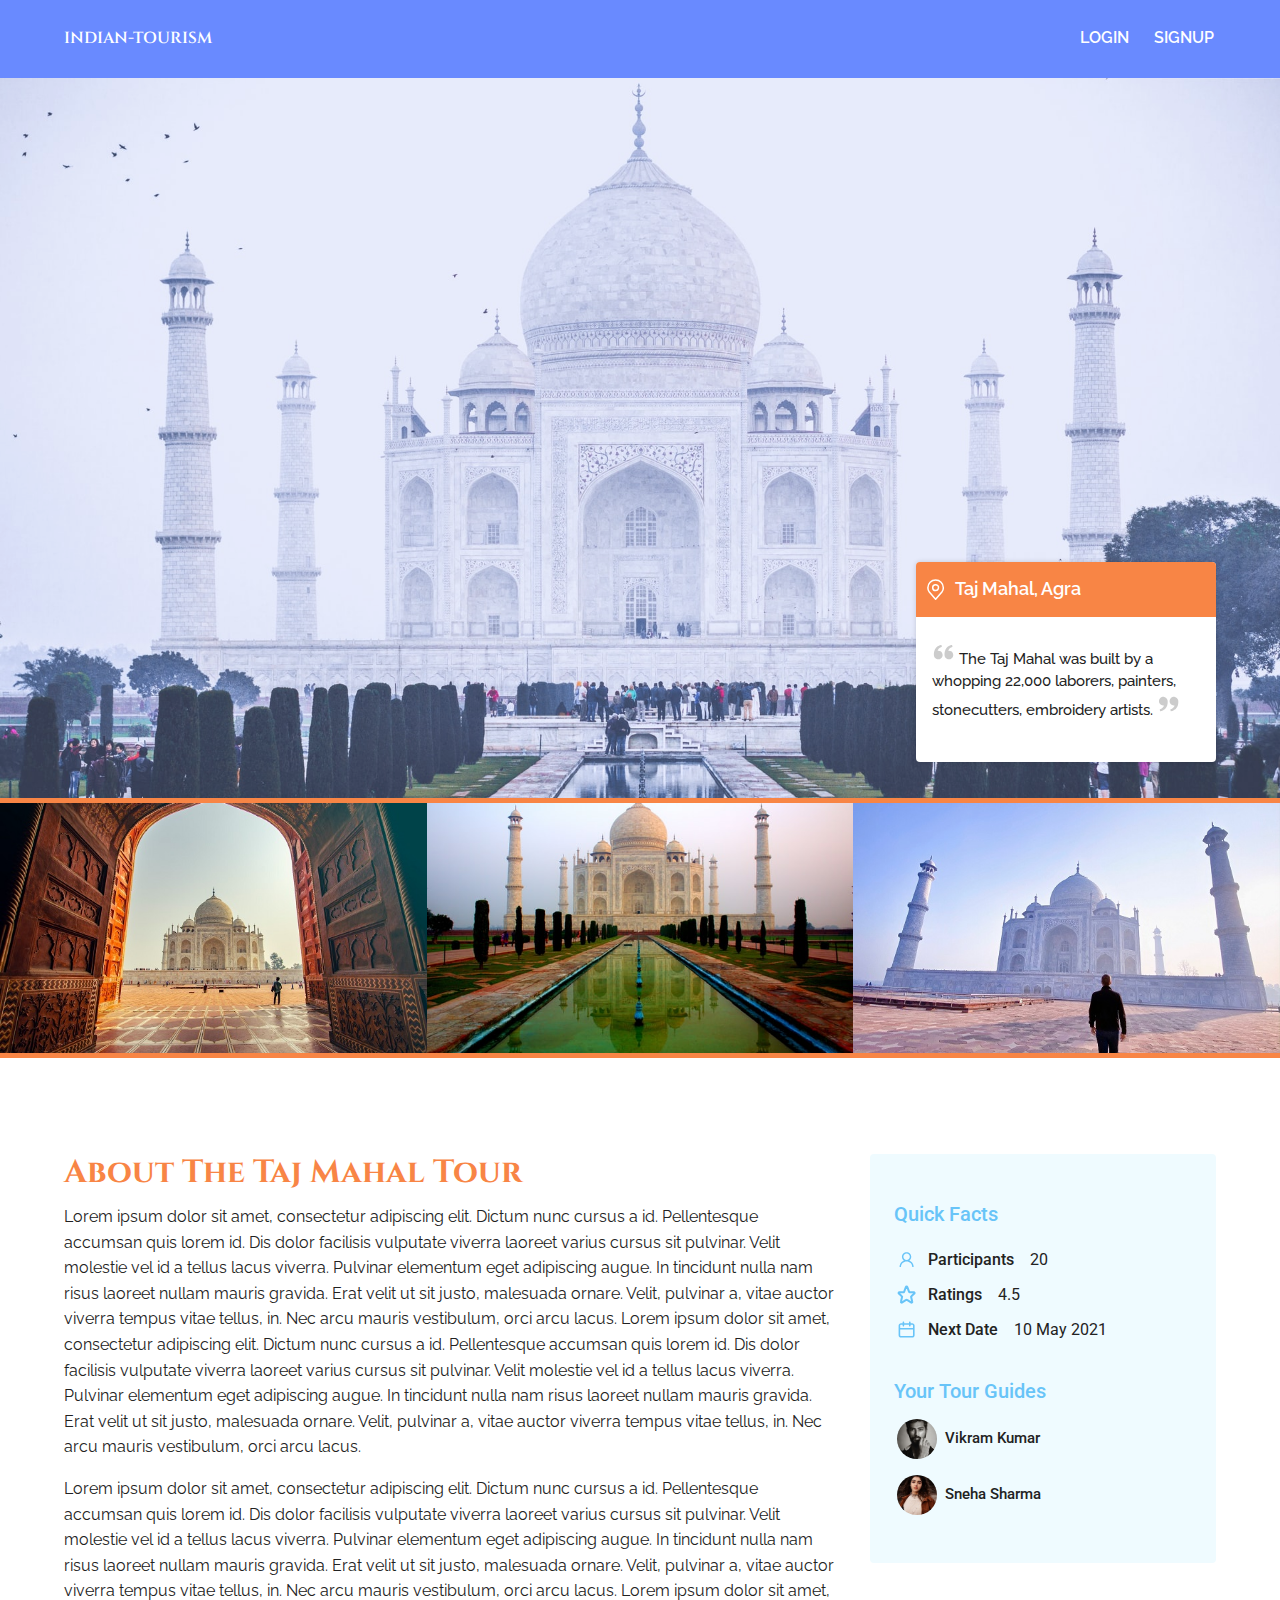
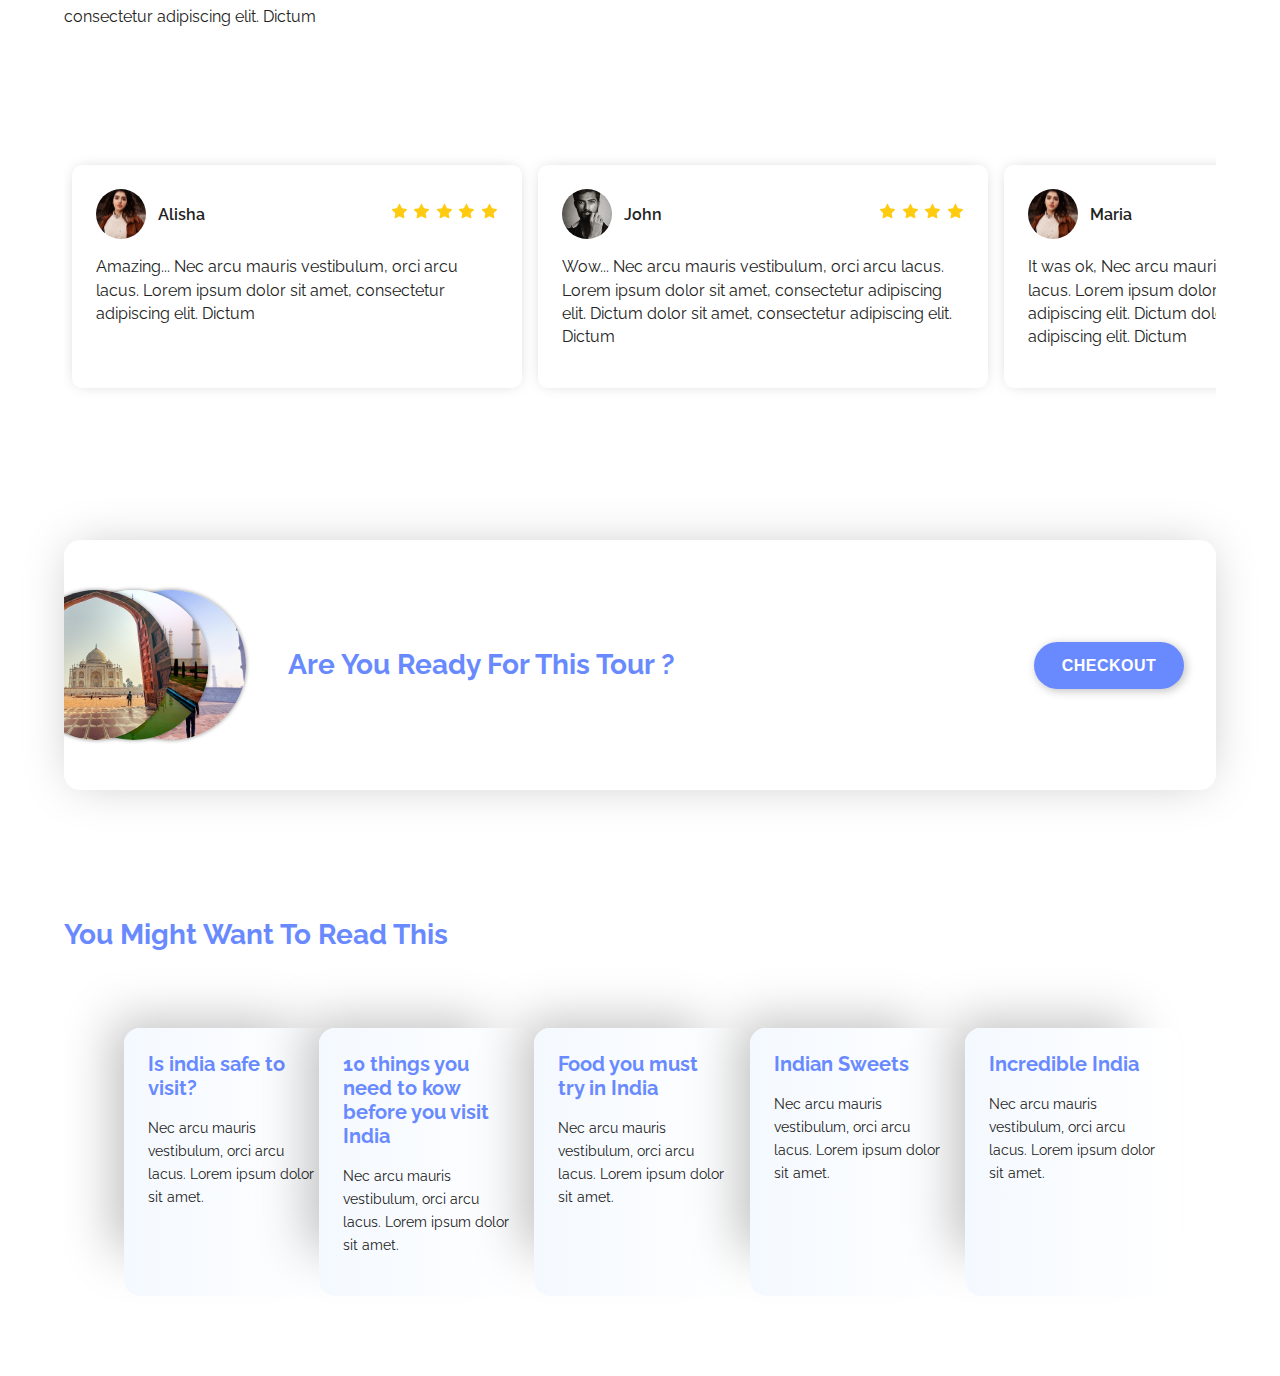
==== tour.html @ 02900dda "tour page done" ====
<!DOCTYPE html>
<html lang="en">

<head>
  <meta charset="UTF-8">
  <meta http-equiv="X-UA-Compatible" content="IE=edge">
  <meta name="viewport" content="width=device-width, initial-scale=1.0">
  <title>Tour | Indian Tourism</title>
  <link rel="preconnect" href="https://fonts.gstatic.com">
  <link href="https://fonts.googleapis.com/css2?family=Cinzel:wght@400;600;700&display=swap" rel="stylesheet">
  <link href="https://fonts.googleapis.com/css2?family=Raleway:wght@300;400;500;600;700&display=swap" rel="stylesheet">
  <link href="https://fonts.googleapis.com/css2?family=Roboto:wght@300;400;500&display=swap" rel="stylesheet">
  <link rel="stylesheet" href="/style.css">
</head>

<body>
  <!------------ HEADER ------------>
  <header class="header">
    <div class="container">
      <div class="d-flex align-items-center">
        <a href="#" class="logo">Indian-Tourism</a>

        <nav class="nav">
          <a href="#" class="nav__link">Login</a>
          <a href="#" class="nav__link">Signup</a>
        </nav>
      </div>
    </div>
  </header>

  <!---------------- Img Gallery ---------------->
  <section class="gallery">
    <div class="gallery__top">
      <div class="fact">
        <header class="fact__header d-flex align-items-center">
          <svg class="svg-icon">
            <use href="/images/sprites.svg#location"></use>
          </svg>
          <h4>Taj Mahal, Agra</h4>
        </header>

        <div class="fact__body">
          <p>
            <svg class="svg-icon">
              <use href="/images/sprites.svg#quote-left"></use>
            </svg>
            The Taj Mahal was built by a whopping 22,000 laborers, painters, stonecutters, embroidery artists.
            <svg class="svg-icon">
              <use href="/images/sprites.svg#quote-right"></use>
            </svg>
          </p>
        </div>
      </div>
    </div>


    <div class="gallery__bottom d-flex">
      <div>
        <img src=" /images/taj-mahal/gallery-img-1.jpg" alt="">
      </div>
      <div>
        <img src="/images/taj-mahal/gallery-img-2.jpg" alt="">
      </div>
      <div>
        <img src="/images/taj-mahal/gallery-img-3.jpg" alt="">
      </div>
    </div>
  </section>

  <!---------------- About ---------------->
  <section class="about">
    <div class="container">
      <div class="about__container">
        <div class="about__text">
          <header>
            <h2 class="about__title">About The Taj Mahal Tour</h2>
          </header>
          <div>
            <p>Lorem ipsum dolor sit amet, consectetur adipiscing elit. Dictum nunc cursus a id. Pellentesque accumsan
              quis lorem id. Dis dolor facilisis vulputate viverra laoreet varius cursus sit pulvinar. Velit molestie
              vel
              id a tellus lacus viverra. Pulvinar elementum eget adipiscing augue. In tincidunt nulla nam risus
              laoreet
              nullam mauris gravida. Erat velit ut sit justo, malesuada ornare. Velit, pulvinar a, vitae auctor
              viverra
              tempus vitae tellus, in. Nec arcu mauris vestibulum, orci arcu lacus. Lorem ipsum dolor sit amet,
              consectetur adipiscing elit. Dictum nunc cursus a id. Pellentesque accumsan quis lorem id. Dis dolor
              facilisis vulputate viverra laoreet varius cursus sit pulvinar. Velit molestie vel id a tellus lacus
              viverra. Pulvinar elementum eget adipiscing augue. In tincidunt nulla nam risus laoreet nullam mauris
              gravida. Erat velit ut sit justo, malesuada ornare. Velit, pulvinar a, vitae auctor viverra tempus vitae
              tellus, in. Nec arcu mauris vestibulum, orci arcu lacus.</p>
            <p>Lorem ipsum dolor sit amet, consectetur adipiscing elit. Dictum nunc cursus a id. Pellentesque accumsan
              quis lorem id. Dis dolor facilisis vulputate viverra laoreet varius cursus sit pulvinar. Velit molestie
              vel
              id a tellus lacus viverra. Pulvinar elementum eget adipiscing augue. In tincidunt nulla nam risus
              laoreet
              nullam mauris gravida. Erat velit ut sit justo, malesuada ornare. Velit, pulvinar a, vitae auctor
              viverra
              tempus vitae tellus, in. Nec arcu mauris vestibulum, orci arcu lacus. Lorem ipsum dolor sit amet,
              consectetur adipiscing elit. Dictum </p>
          </div>
        </div>

        <!-- sidebar -->
        <aside class="about-sidebar">
          <!-- Quick Facts -->
          <div>
            <h4 class="about-sidebar__heading">Quick Facts</h4>
            <ul class="about-sidebar__menu">
              <li class="d-flex align-items-center">
                <svg class="svg-icon">
                  <use href="/images/sprites.svg#user"></use>
                </svg>
                <span>Participants</span>
                <span>20</span>
              </li>
              <li class="d-flex align-items-center">
                <svg class="svg-icon">
                  <use href="/images/sprites.svg#star-outlined"></use>
                </svg>
                <span>Ratings</span>
                <span>4.5</span>
              </li>
              <li class="d-flex align-items-center">
                <svg class="svg-icon">
                  <use href="/images/sprites.svg#calender"></use>
                </svg>
                <span>Next Date</span>
                <span>10 May 2021</span>
              </li>
            </ul>
          </div>

          <!-- Tour Guides -->
          <div>
            <h4 class="about-sidebar__heading">Your Tour Guides</h4>
            <ul class="about-sidebar__menu tour-guides">
              <li class="d-flex align-items-center">
                <img src="/images/tour-guides/vikram.jpg" alt="">
                <span>Vikram Kumar</span>
              </li>
              <li class="d-flex align-items-center">
                <img src="/images/tour-guides/sneha.jpg" alt="">
                <span>Sneha Sharma</span>
              </li>
            </ul>
          </div>
        </aside>
      </div>
    </div>
  </section>

  <!---------------- Reviews ---------------->
  <section class="reviews">
    <div class="container">
      <div class="review-cards custom-v-scrollbar">
        <div class="slider d-flex">
          <!----- Review Cards ----->
          <div class="review-card">
            <header class="d-flex align-items-center">
              <img class="user-img" src="/images/tour-guides/sneha.jpg" alt="">
              <span class="user-name">Alisha</span>
              <div class="ratings">
                <svg class="svg-icon">
                  <use href="/images/sprites.svg#star-filled"></use>
                </svg>
                <svg class="svg-icon">
                  <use href="/images/sprites.svg#star-filled"></use>
                </svg>
                <svg class="svg-icon">
                  <use href="/images/sprites.svg#star-filled"></use>
                </svg>
                <svg class="svg-icon">
                  <use href="/images/sprites.svg#star-filled"></use>
                </svg>
                <svg class="svg-icon">
                  <use href="/images/sprites.svg#star-filled"></use>
                </svg>
              </div>
            </header>

            <p>Amazing... Nec arcu mauris vestibulum, orci arcu lacus. Lorem ipsum dolor sit amet, consectetur
              adipiscing elit. Dictum</p>
          </div>

          <div class="review-card">
            <header class="d-flex align-items-center">
              <img class="user-img" src="/images/tour-guides/vikram.jpg" alt="">
              <span class="user-name">John</span>
              <div class="ratings">
                <svg class="svg-icon">
                  <use href="/images/sprites.svg#star-filled"></use>
                </svg>
                <svg class="svg-icon">
                  <use href="/images/sprites.svg#star-filled"></use>
                </svg>
                <svg class="svg-icon">
                  <use href="/images/sprites.svg#star-filled"></use>
                </svg>
                <svg class="svg-icon">
                  <use href="/images/sprites.svg#star-filled"></use>
                </svg>
              </div>
            </header>

            <p>Wow... Nec arcu mauris vestibulum, orci arcu lacus. Lorem ipsum dolor sit amet, consectetur adipiscing
              elit. Dictum dolor sit amet, consectetur adipiscing elit. Dictum </p>
          </div>

          <div class="review-card">
            <header class="d-flex align-items-center">
              <img class="user-img" src="/images/tour-guides/sneha.jpg" alt="">
              <span class="user-name">Maria</span>
              <div class="ratings">
                <svg class="svg-icon">
                  <use href="/images/sprites.svg#star-filled"></use>
                </svg>
                <svg class="svg-icon">
                  <use href="/images/sprites.svg#star-filled"></use>
                </svg>
                <svg class="svg-icon">
                  <use href="/images/sprites.svg#star-filled"></use>
                </svg>
              </div>
            </header>

            <p>It was ok, Nec arcu mauris vestibulum, orci arcu lacus. Lorem ipsum dolor sit amet, consectetur
              adipiscing
              elit. Dictum dolor sit amet, consectetur adipiscing elit. Dictum</p>
          </div>
        </div>
      </div>
    </div>
  </section>

  <!---------------- CTA ---------------->
  <section class="cta">
    <div class="container">
      <div class="cta__checkout">
        <div class="cta__checkout__imgs">
          <img src="/images/taj-mahal/gallery-img-1.jpg" alt="">
          <img src="/images/taj-mahal/gallery-img-2.jpg" alt="">
          <img src="/images/taj-mahal/gallery-img-3.jpg" alt="">
        </div>

        <div class="cta__checkout__action">
          <h3 class="cta__heading">Are you ready for this tour ?</h3>
          <button class="btn-checkout">Checkout</button>
        </div>
      </div>
    </div>
  </section>

  <!---------------- BLOGS ---------------->
  <section class="blogs">
    <div class="container">
      <header>
        <h3 class="blogs__heading">You might want to read this</h3>
      </header>

      <div class="blogs__container d-flex custom-v-scrollbar">
        <!------ Blog Card ------->
        <div class="blog-card">
          <h5><a href="#">Is india safe to visit?</a></h5>
          <p> Nec arcu mauris vestibulum, orci arcu lacus. Lorem ipsum dolor sit amet.</p>
        </div>

        <div class="blog-card">
          <h5><a href="#">10 things you need to kow before you visit India</a></h5>
          <p>Nec arcu mauris vestibulum, orci arcu lacus. Lorem ipsum dolor sit amet.</p>
        </div>

        <div class="blog-card">
          <h5><a href="#">Food you must try in India</a></h5>
          <p>Nec arcu mauris vestibulum, orci arcu lacus. Lorem ipsum dolor sit amet.</p>
        </div>

        <div class="blog-card">
          <h5><a href="#">Indian Sweets</a></h5>
          <p>Nec arcu mauris vestibulum, orci arcu lacus. Lorem ipsum dolor sit amet.</p>
        </div>
        <div class="blog-card">
          <h5><a href="#">Incredible India</a></h5>
          <p>Nec arcu mauris vestibulum, orci arcu lacus. Lorem ipsum dolor sit amet.</p>
        </div>
      </div>
    </div>
  </section>
</body>

</html>
---- style.css ----
*,
*::before,
*::after {
  margin: 0;
  box-sizing: border-box;
}

html {
  --clr-primary: #698aff;
  --clr-primary-light: #eff3ff;
  --clr-secondary: #f88545;
  --clr-secondary-light: #fffaf3;
  --clr-dark: #222222;
  --ff-primary: 'Raleway', sans-serif;
  --ff-secondary: 'Cinzel', serif;
  --ff-accent: 'Roboto', sans-serif;
}

body {
  background: #fff;
  line-height: 1.45;
  color: #222222;
  color: var(--clr-dark);
  font-family: 'Raleway', sans-serif;
  font-family: var(--ff-primary);
}

a {
  text-decoration: none;
  display: inline-block;
  color: inherit;
}

button {
  line-height: inherit;
  border: none;
  cursor: pointer;
}

img {
  display: block;
  max-width: 100%;
}

h1 {
  font-size: 2.5rem;
}

h2 {
  font-size: 2rem;
}

h3 {
  font-size: 1.75rem;
}

h4 {
  font-size: 1.5rem;
}

h5 {
  font-size: 1.25rem;
}

h6 {
  font-size: 1rem;
}

h1,
h2,
h3,
h4,
h5,
h6 {
  font-weight: 700;
  line-height: 1.2;
  margin-bottom: 0.5rem;
}

ul {
  list-style: none;
  padding: 0;
}

p {
  margin-bottom: 1rem;
}

/* ---------- Utility Classes --------- */
.d-flex {
  display: flex !important;
}

.flex-column {
  flex-direction: column !important;
}

.flex-grow-1 {
  flex: 1 !important;
}

.flex-wrap {
  flex-wrap: wrap !important;
}

.align-items-center {
  align-items: center !important;
}

.justify-content-center {
  justify-content: center !important;
}

.justify-content-between {
  justify-content: space-between !important;
}

.text-center {
  text-align: center !important;
}

.text-end {
  text-align: end !important;
}

/* ====================== Layout ====================== */
.section {
  padding: 6rem 0;
}

.section__header {
  text-align: center;
  margin-bottom: 2rem;
}

.section__title {
  font-weight: 700;
  color: var(--clr-secondary);
  font-size: 2rem;
  font-family: 'Cinzel', serif;
  font-family: var(--ff-secondary);
}

.container {
  max-width: 1200px;
  padding: 0 1.5rem;
  margin: auto;
}

/* ====================== Modules ====================== */
.logo {
  text-transform: uppercase;
  font-weight: 600;
  font-family: var(--ff-secondary);
}

.svg-icon {
  width: 1em;
  height: 1em;
}

/* --------- Navigation -------- */
.nav__link {
  font-weight: 600;
  padding: 0.15rem;
  padding-bottom: 0.25rem;
  text-transform: uppercase;
  position: relative;
}

.nav__link::before {
  content: '';
  position: absolute;
  bottom: 0;
  left: 0;
  width: 100%;
  height: 2px;
  border-radius: 4px;
  background: currentColor;
  transform: scale(0, 1);
  transition: transform 250ms ease-in-out;
}

.nav__link:focus::before,
.nav__link:hover::before {
  transform: none;
}

.nav__link + .nav__link {
  margin-left: 1rem;
}

/* --------- Hero Img Rect -------- */
.hero-img-rect {
  display: inline-grid;
  grid-template-columns: repeat(2, 150px);
  grid-auto-rows: 150px;
  grid-gap: 0.75rem;
  justify-content: center;
  transform: rotate(45deg);
}

@media screen and (max-width: 500px) {
  .hero-img-rect {
    grid-template-columns: repeat(2, 120px);
    grid-auto-rows: 120px;
  }
}

.hero-img-rect img {
  width: 100%;
  height: 100%;
  object-fit: cover;
  border-radius: 10px;
  box-shadow: 0 0 6px rgba(0, 0, 0, 0.25);
}

/* --------- CAROUSEL -------- */
.carousel {
  overflow: hidden;
  position: relative;
}

.carousel__btn {
  position: absolute;
  top: calc(50% - 25px);
  width: 50px;
  height: 50px;
  border-radius: 50%;
  font-size: 1.75rem;
  z-index: 9;
  outline: none;
}

.carousel__btn:disabled {
  background: rgba(255, 255, 255, 0.5);
}

.carousel__btn:hover:not(:disabled),
.carousel__btn:focus:not(:disabled) {
  filter: brightness(0.9);
}

.carousel__btn[data-dir='left'] {
  left: 1rem;
}

.carousel__btn[data-dir='right'] {
  right: 1rem;
}

.carousel__slider {
  display: flex;
  transition: transform 500ms ease-in-out;
}

.carousel__slide {
  display: block;
  min-width: 100%;
  max-height: 500px;
  position: relative;
}

.carousel__slide::before {
  content: '';
  position: absolute;
  top: 0;
  left: 0;
  right: 0;
  bottom: 0;
  background: rgba(0, 0, 0, 0.45);
  transform: scale(0);
  transition: transform 450ms 150ms ease-in-out;
}

.carousel:hover .carousel__slide::before,
.carousel:focus-within .carousel__slide::before {
  transform: none;
  transition: transform 450ms ease-in-out;
}

.carousel__slide img {
  width: 100%;
  height: 100%;
  object-fit: cover;
}

.carousel__slide .caption {
  position: absolute;
  top: 50%;
  left: 50%;
  transform: translate(-50%, -50%) scale(0);
  font-size: 1.5rem;
  color: #fff;
  font-weight: 500;
  transition: 300ms ease-in-out;
}

.carousel:hover .caption,
.carousel:focus-within .caption {
  transform: translate(-50%, -50%);
  transition: 300ms 450ms ease-in-out;
}

/* ------------ CUSTOM VERTICLE SCROLLBAR ----------- */
/* For Firefox */
.custom-v-scrollbar {
  scrollbar-width: auto;
  scrollbar-color: var(--clr-primary) #efefef;
}

/*  Scrollbar for Chrome and Safari */
.custom-v-scrollbar::-webkit-scrollbar {
  height: 10px;
}

.custom-v-scrollbar::-webkit-scrollbar-track {
  background: #efefef;
}

.custom-v-scrollbar::-webkit-scrollbar-thumb {
  background: var(--clr-primary);
  border-radius: 1rem;
}

/* ---------- HEADER ------------- */
.header {
  background: #698aff;
  background: var(--clr-primary);
  color: #fff;
  padding: 1.5rem 0;
}

.header .logo {
  margin-right: auto;
}

/* ---------------- HERO ------------- */
.hero {
  min-height: 80vh;
  display: flex;
  align-items: center;
  background: var(--clr-secondary-light);
}

.hero__text {
  margin-bottom: 5rem;
}

.hero__text .badge {
  display: inline-block;
  background: #f88545;
  background: var(--clr-secondary);
  font-weight: 500;
  color: #fff;
  padding: 0.25rem 0.5rem;
  font-size: 0.8rem;
  border-radius: 2px;
  letter-spacing: 0.5px;
  margin-bottom: 0.5rem;
}

.hero__title {
  font-size: 3rem;
  font-weight: 700;
  color: #698aff;
  color: var(--clr-primary);
  font-family: 'Cinzel', serif;
  font-family: var(--ff-secondary);
}

.hero__btn {
  background: #698aff;
  background: var(--clr-primary);
  color: #fff;
  padding: 0.6rem 1rem;
  border-radius: 4px;
  font-weight: 600;
  text-transform: uppercase;
  font-size: 0.95rem;
}

.hero__text p {
  font-size: 0.9rem;
  line-height: 1.7;
}

@media screen and (min-width: 900px) {
  .hero__container {
    display: flex;
    justify-content: center;
    padding: 3rem 0;
  }

  .hero__text,
  .hero__img {
    flex: 1;
  }

  .hero__text {
    margin-right: 1rem;
  }
}

/* ------------ Popular Places ------------- */
.popular-places {
  background: var(--clr-primary-light);
}

.popular-places__container {
  display: flex;
  overflow-x: scroll;
  padding: 3rem 1.5rem;
  padding-top: 0;
  cursor: grab;
}

.popular-places__container.is-active {
  cursor: grabbing;
}

.popular-places__container figure {
  min-width: 400px;
  height: 250px;
}

.popular-places__container img {
  display: block;
  width: 100%;
  height: 100%;
  object-fit: cover;
}

.popular-places__container figcaption {
  text-align: center;
  font-size: 1rem;
  font-weight: 600;
  margin-top: 0.5rem;
  color: var(--clr-primary);
}

/* -------------- Footer --------------- */
.footer {
  padding: 2.5rem 1rem;
  background: #222222;
  background: var(--clr-dark);
  color: #fff;
}

.footer p {
  font-family: sans-serif;
  margin: 0;
  font-size: 0.85rem;
}

/* ============================= TOUR PAGE =========================== */
.gallery__top {
  width: 100%;
  min-height: 80vh;
  background: url('/images/taj-mahal/taj-mahal.jpg') no-repeat;
  background-position: top;
  background-size: cover;
  position: relative;
}

.gallery__top::before {
  content: '';
  position: absolute;
  top: 0;
  left: 0;
  right: 0;
  bottom: 0;
  background: rgba(105, 138, 255, 0.12);
}

.gallery__bottom {
  border: 5px solid var(--clr-secondary);
  border-left: none;
  border-right: none;
}

.gallery__bottom > * {
  flex: 1;
  max-height: 250px;
  min-height: 150px;
}

.gallery__bottom img {
  width: 100%;
  height: 100%;
  object-fit: cover;
}

.fact {
  position: absolute;
  bottom: 5%;
  right: 5%;
  width: 300px;
  background: #fff;
  border-radius: 4px;
  box-shadow: 0 0 5px rgba(0, 0, 0, 0.15);
}

.fact__header {
  background: var(--clr-secondary);
  color: #fff;
  padding: 1rem 0.5rem;
  border-top-right-radius: 4px;
  border-top-left-radius: 4px;
}

.fact__header h4 {
  margin: 0;
  font-size: 1.15rem;
  font-weight: 600;
}

.fact__header svg {
  font-size: 1.45rem;
  margin-right: 0.5rem;
}

.fact__body {
  padding: 1.5rem 1rem;
}

.fact__body svg {
  color: #ccc;
  font-size: 1.45rem;
}

.fact__body p {
  font-weight: 500;
  font-size: 0.95rem;
}

/* ------------- About ------------ */
.about {
  padding: 6rem 0;
}

.about__container {
  display: grid;
  grid-template-columns: 100%;
  grid-gap: 2rem 0;
  gap: 2rem 0;
}

@media screen and (min-width: 992px) {
  .about__container {
    grid-template-columns: 1fr 30%;
    grid-gap: 0 2rem;
    gap: 0 2rem;
    align-items: flex-start;
  }
}

.about__title {
  color: #f88545;
  color: var(--clr-secondary);
  margin-bottom: 0.75rem;
  font-family: 'Cinzel', serif;
  font-family: var(--ff-secondary);
}

.about__text p {
  line-height: 1.6;
}

.about-sidebar {
  background: #effbff;
  padding: 3rem 1.5rem;
  border-radius: 4px;
  font-family: var(--ff-accent);
}

.about-sidebar > * + * {
  margin-top: 2rem;
}

.about-sidebar__heading {
  font-size: 1.25rem;
  color: #68c4f8;
  margin-bottom: 1rem;
  font-weight: 500;
}

.about-sidebar__menu {
  line-height: 2.2;
  padding-left: 0.15rem;
}

.about-sidebar__menu span:first-of-type {
  margin-right: 1rem;
  font-weight: 500;
}

.about-sidebar__menu svg {
  font-size: 1.2rem;
  margin-right: 0.75rem;
  color: #68c4f8;
}

.tour-guides li + li {
  margin-top: 1rem;
}

.tour-guides img {
  width: 40px;
  height: 40px;
  object-fit: cover;
  border-radius: 50%;
}

.tour-guides span {
  margin-left: 0.5rem;
  font-weight: 500;
  font-size: 0.95rem;
}

/* ------------ Reviews -------------- */
.reviews {
  margin-bottom: 8rem;
}

.review-cards {
  overflow-x: auto;
  padding: 1.5rem 0.5rem;
}

.review-card {
  min-width: 450px;
  max-width: 450px;
  border-radius: 10px;
  background-color: #fff;
  box-shadow: 0 0 15px -5px rgba(0, 0, 0, 0.25);
  padding: 1.5rem;
}

.review-card + .review-card {
  margin-left: 1rem;
}

.review-card header {
  margin-bottom: 1rem;
}

.review-card header svg {
  font-size: 1.15rem;
  color: #ffcb11;
}

.review-card .user-img {
  width: 50px;
  height: 50px;
  object-fit: cover;
  border-radius: 50%;
  margin-right: 0.75rem;
}

.review-card .user-name {
  font-weight: 600;
  margin-right: auto;
}

/* -------------- CTA ------------- */
.cta__checkout {
  padding: 2rem;
  min-height: 250px;
  background: #fff;
  box-shadow: 0 0 50px -10px rgba(0, 0, 0, 0.25);
  overflow: hidden;
  margin-bottom: 4rem;
  border-radius: 1rem;
  display: flex;
  align-items: center;
  position: relative;
}

.cta__checkout__imgs {
  position: absolute;
  display: flex;
}

.cta__checkout__imgs img {
  width: 120px;
  height: 120px;
  object-fit: cover;
  border-radius: 50%;
  box-shadow: 0 0 4px rgba(0, 0, 0, 0.45);
  position: relative;
}

.cta__checkout__imgs img:nth-child(1) {
  transform: translateX(-50%);
  z-index: 3;
}
.cta__checkout__imgs img:nth-child(2) {
  transform: translateX(-125%);
  z-index: 2;
}

.cta__checkout__imgs img:nth-child(3) {
  transform: translateX(-200%);
  z-index: 1;
}

.cta__checkout__action {
  padding-left: 9rem;
  width: 100%;
}

.cta__heading {
  color: var(--clr-primary);
  text-transform: capitalize;
  margin-bottom: 1rem;
  font-size: 1.5rem;
}

.btn-checkout {
  background: var(--clr-primary);
  color: #fff;
  padding: 0.6rem;
  width: 150px;
  font-size: 1rem;
  font-weight: 600;
  text-transform: uppercase;
  border-radius: 100vh;
  letter-spacing: 0.5px;
  box-shadow: 2px 2px 10px rgb(0, 0, 0, 0.25);
  transition: all 200ms ease-in-out;
}

.btn-checkout:focus,
.btn-checkout:hover {
  transform: translateY(-3px);
  filter: brightness(0.8);
}

@media screen and (max-width: 400px) {
  .cta__checkout__imgs img {
    width: 100px;
    height: 100px;
  }

  .cta__checkout__action {
    padding-left: 7rem;
  }

  .btn-checkout {
    transform-origin: left;
    transform: scale(0.85);
  }
}

@media screen and (min-width: 750px) {
  .cta__checkout__imgs img {
    width: 150px;
    height: 150px;
  }

  .cta__checkout__action {
    padding-left: 12rem;
  }

  .cta__heading {
    font-size: 1.75rem;
  }
}

@media screen and (min-width: 900px) {
  .cta__heading {
    margin: 0;
  }

  .cta__checkout__action {
    display: flex;
    justify-content: space-between;
    align-items: center;
  }

  .btn-checkout {
    padding: 0.75rem;
  }
}

/* -------------- Blogs ------------- */
.blogs {
  padding: 4rem 0;
}

.blogs__container {
  overflow: auto;
  padding: 4rem 1rem 1rem 3rem;
}

.blogs__heading {
  text-transform: capitalize;
  color: var(--clr-primary);
}

.blog-card {
  min-width: 200px;
  padding: 1.5rem;
  border-radius: 1rem;
  background: linear-gradient(90deg, #f4f9ff 0%, #ffffff 100%);
  box-shadow: -30px -26px 47px -19px rgba(0, 0, 0, 0.25);
  transition: transform 200ms ease;
}

.blog-card ~ .blog-card {
  transform: translateX(-10px);
}

.blog-card:hover,
.blog-card:focus-within {
  transform: translate(-0.5rem, -1rem) rotate(3deg);
}

.blog-card:hover ~ .blog-card,
.blog-card:focus-within ~ .blog-card {
  transform: translateX(0);
}

.blog-card h5 {
  color: var(--clr-primary);
  margin-bottom: 1rem;
}

.blog-card p {
  font-size: 0.9rem;
  line-height: 1.6;
}

@media screen and (min-width: 900px) {
  .blogs__container {
    padding: 4.25rem 1rem 1rem 3.75rem;
  }

  .blog-card ~ .blog-card {
    transform: translateX(-20px);
  }

  .blog-card:hover,
  .blog-card:focus-within {
    transform: translate(-1rem, -2rem) rotate(5deg);
  }
}
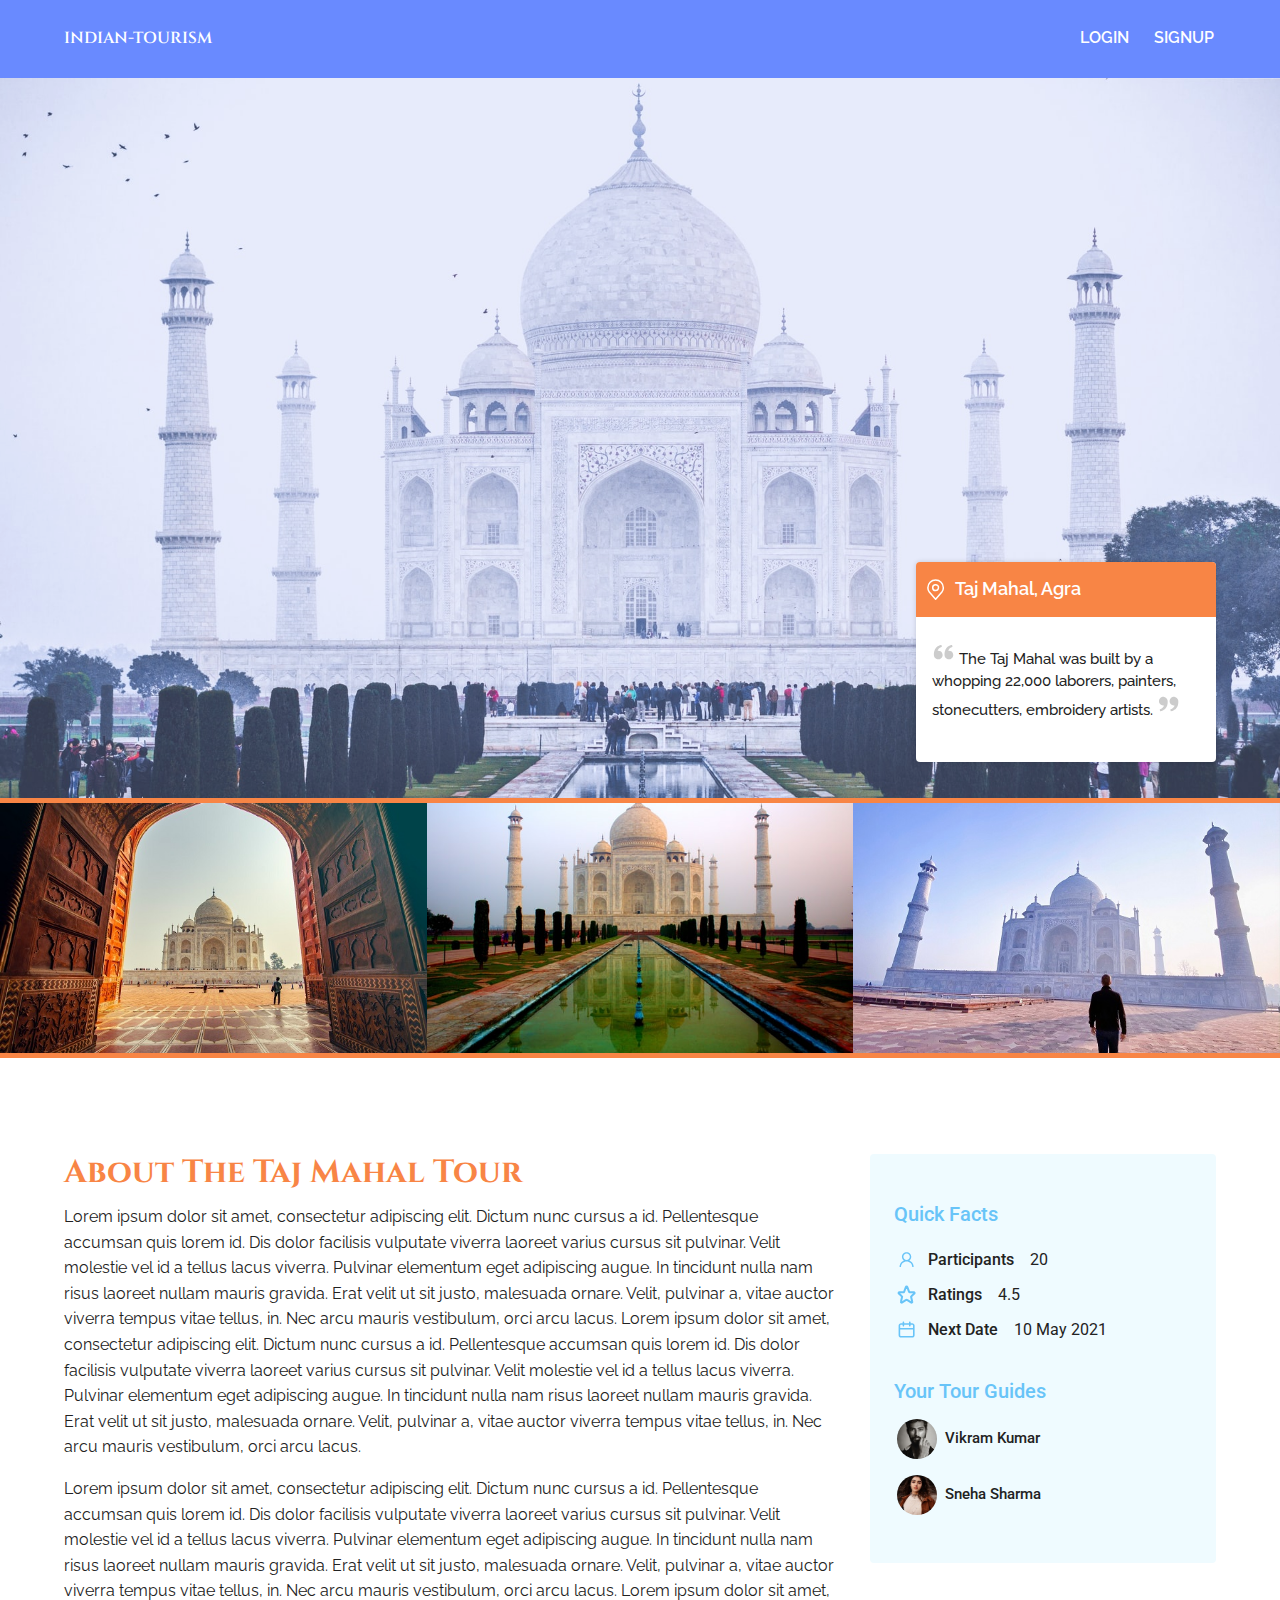
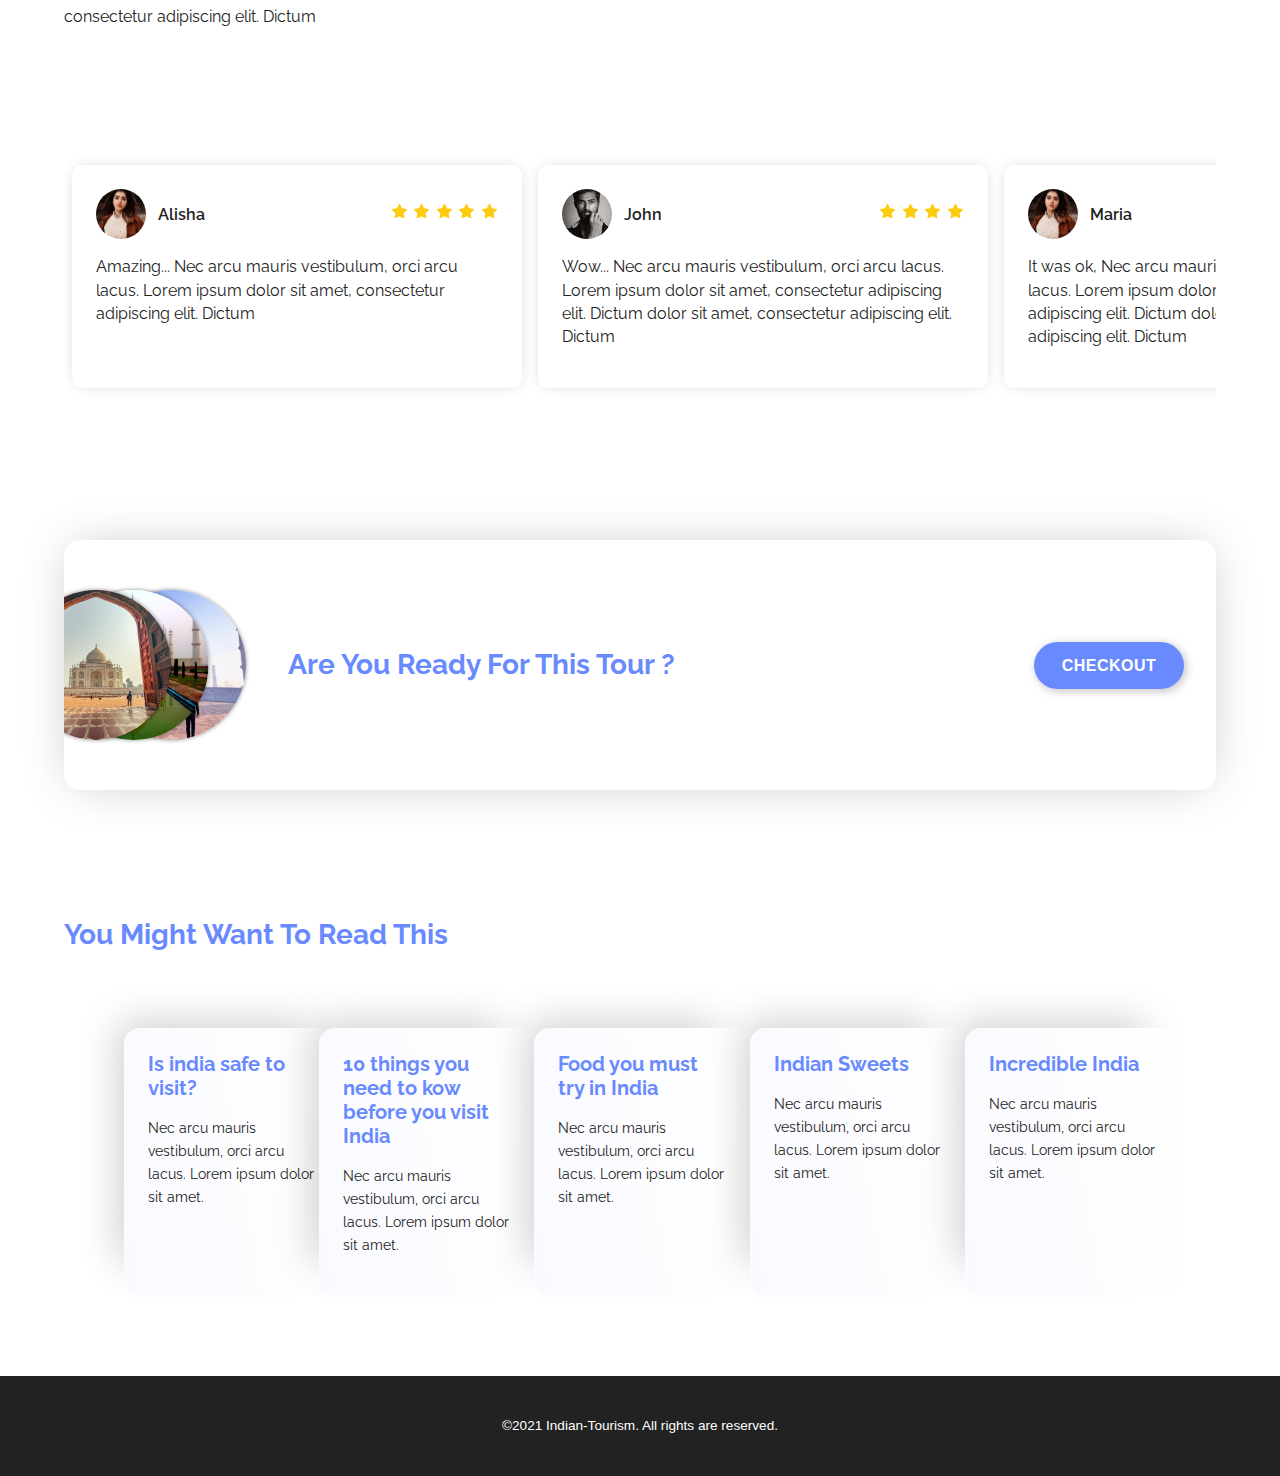
==== commit e1ff8bc8: "login & signup page complete" ====
--- a/tour.html
+++ b/tour.html
@@ -286,6 +286,11 @@
       </div>
     </div>
   </section>
+
+  <!--------------- FOOTER ----------------->
+  <footer class="footer text-center">
+    <p>&copy;2021 Indian-Tourism. All rights are reserved.</p>
+  </footer>
 </body>
 
 </html>--- a/style.css
+++ b/style.css
@@ -84,6 +84,19 @@
 
 p {
   margin-bottom: 1rem;
+}
+
+input {
+  border: 1px solid #ddd;
+  border-radius: 6px;
+  padding: 0.75rem 0.5rem;
+  width: 100%;
+}
+
+label {
+  display: inline-block;
+  font-size: 0.9rem;
+  margin-bottom: 0.25rem;
 }
 
 /* ---------- Utility Classes --------- */
@@ -190,6 +203,14 @@
   margin-left: 1rem;
 }
 
+.btn-icon {
+  background: transparent;
+  border: none;
+  outline: none;
+  font-size: 1.15rem;
+  line-height: 0;
+}
+
 /* --------- Hero Img Rect -------- */
 .hero-img-rect {
   display: inline-grid;
@@ -273,8 +294,7 @@
   transition: transform 450ms 150ms ease-in-out;
 }
 
-.carousel:hover .carousel__slide::before,
-.carousel:focus-within .carousel__slide::before {
+.carousel:hover .carousel__slide::before {
   transform: none;
   transition: transform 450ms ease-in-out;
 }
@@ -296,8 +316,7 @@
   transition: 300ms ease-in-out;
 }
 
-.carousel:hover .caption,
-.carousel:focus-within .caption {
+.carousel:hover .caption {
   transform: translate(-50%, -50%);
   transition: 300ms 450ms ease-in-out;
 }
@@ -803,8 +822,8 @@
   min-width: 200px;
   padding: 1.5rem;
   border-radius: 1rem;
-  background: linear-gradient(90deg, #f4f9ff 0%, #ffffff 100%);
-  box-shadow: -30px -26px 47px -19px rgba(0, 0, 0, 0.25);
+  background: linear-gradient(80deg, #f9faff 0%, #ffffff 100%);
+  box-shadow: -20px -20px 40px -15px rgba(0, 0, 0, 0.2);
   transition: transform 200ms ease;
 }
 
@@ -846,3 +865,63 @@
     transform: translate(-1rem, -2rem) rotate(5deg);
   }
 }
+
+/* -------------- SIGNUP FORM ----------------- */
+.form-container {
+  height: calc(100vh - 79px);
+  padding: 0 1.5rem;
+}
+
+.form {
+  width: 100%;
+  max-width: 500px;
+}
+
+.form-group {
+  margin-bottom: 1rem;
+}
+
+.form-group label {
+  font-weight: 500;
+  color: #333;
+}
+
+.btn-view-password {
+  position: absolute;
+  top: 50%;
+  right: 1rem;
+  transform: translateY(-50%);
+  color: #666;
+}
+
+.form p {
+  font-size: 0.9rem;
+  margin: 0;
+}
+
+.form p a {
+  color: #698aff;
+  color: var(--clr-primary);
+  font-weight: 500;
+}
+
+.btn-submit {
+  display: block;
+  width: 100%;
+  margin-top: 2rem;
+  padding: 0.6rem;
+  background: #698aff;
+  background: var(--clr-primary);
+  color: #fff;
+  font-weight: 600;
+  font-size: 1rem;
+  text-transform: uppercase;
+  letter-spacing: 0.5px;
+  border-radius: 6px;
+  transition: filter 150ms ease;
+}
+
+.btn-submit:hover,
+.btn-submit:focus {
+  filter: brightness(0.8);
+}
